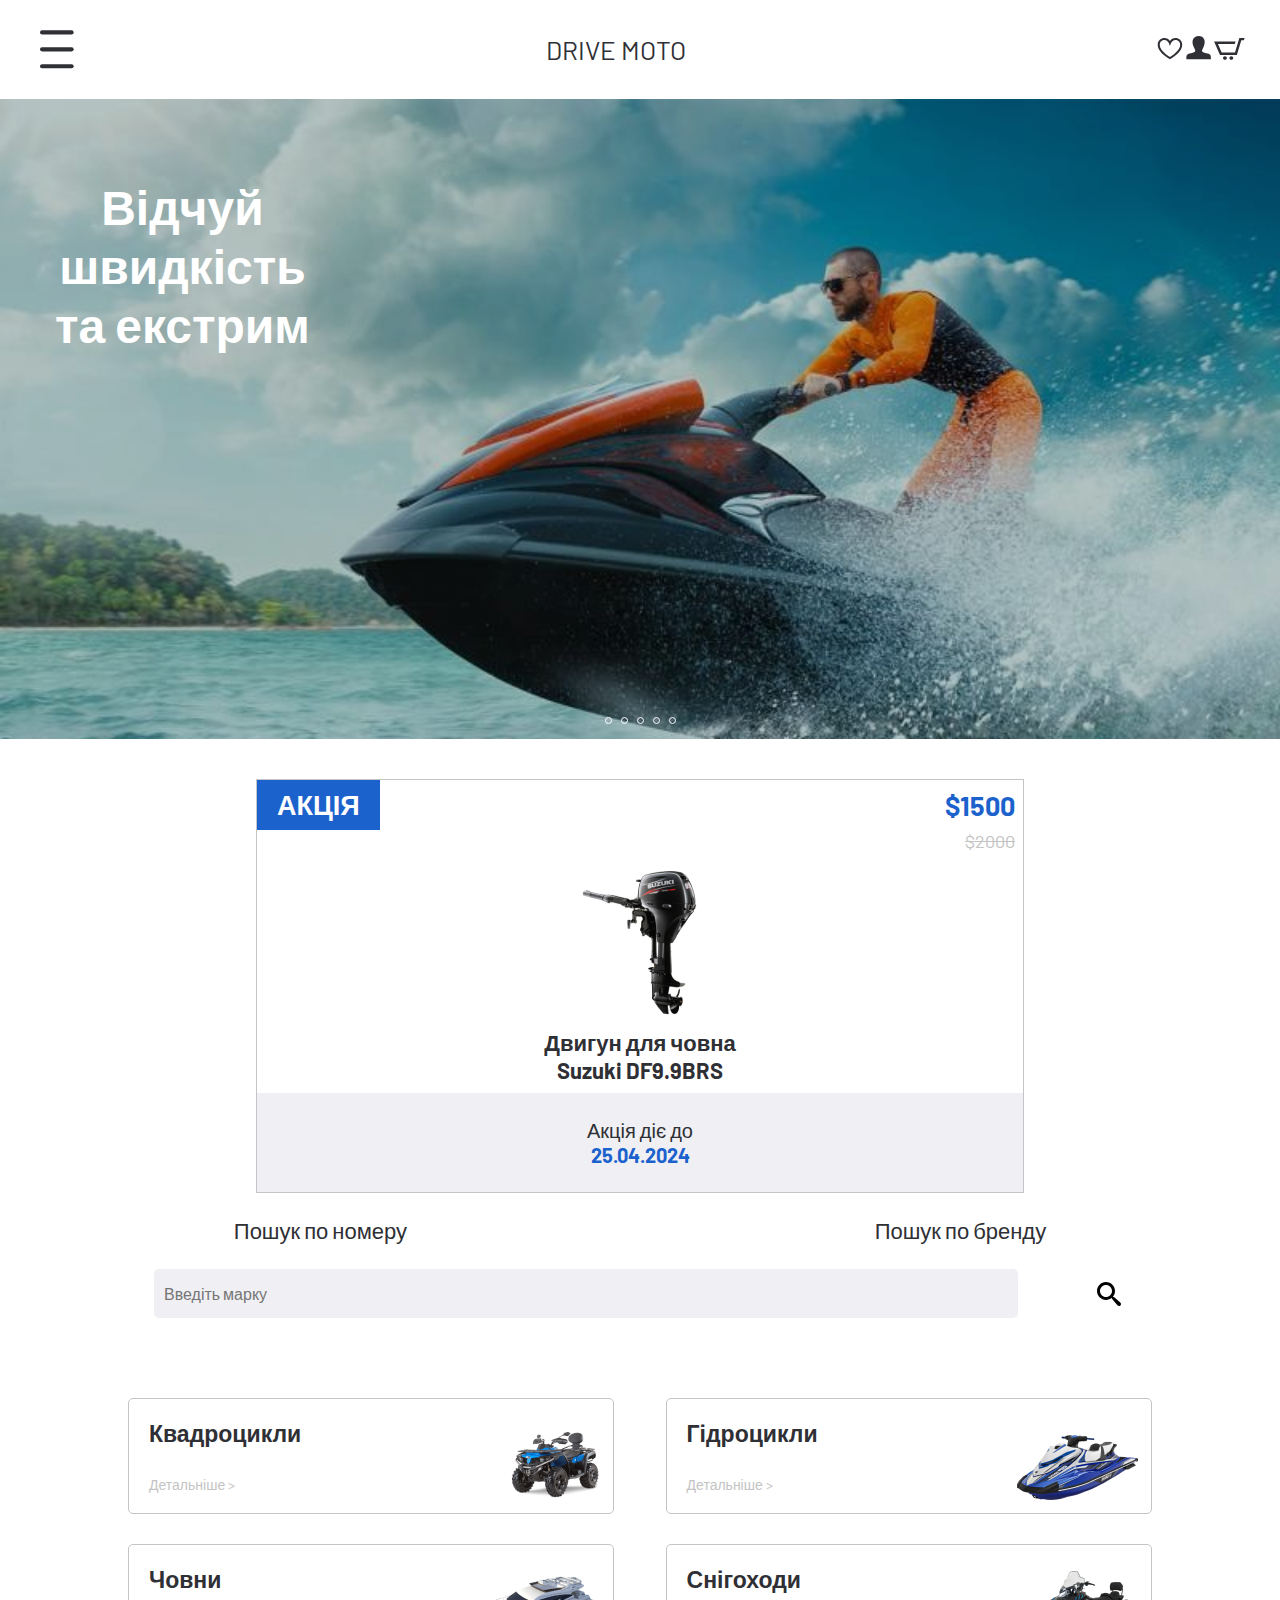
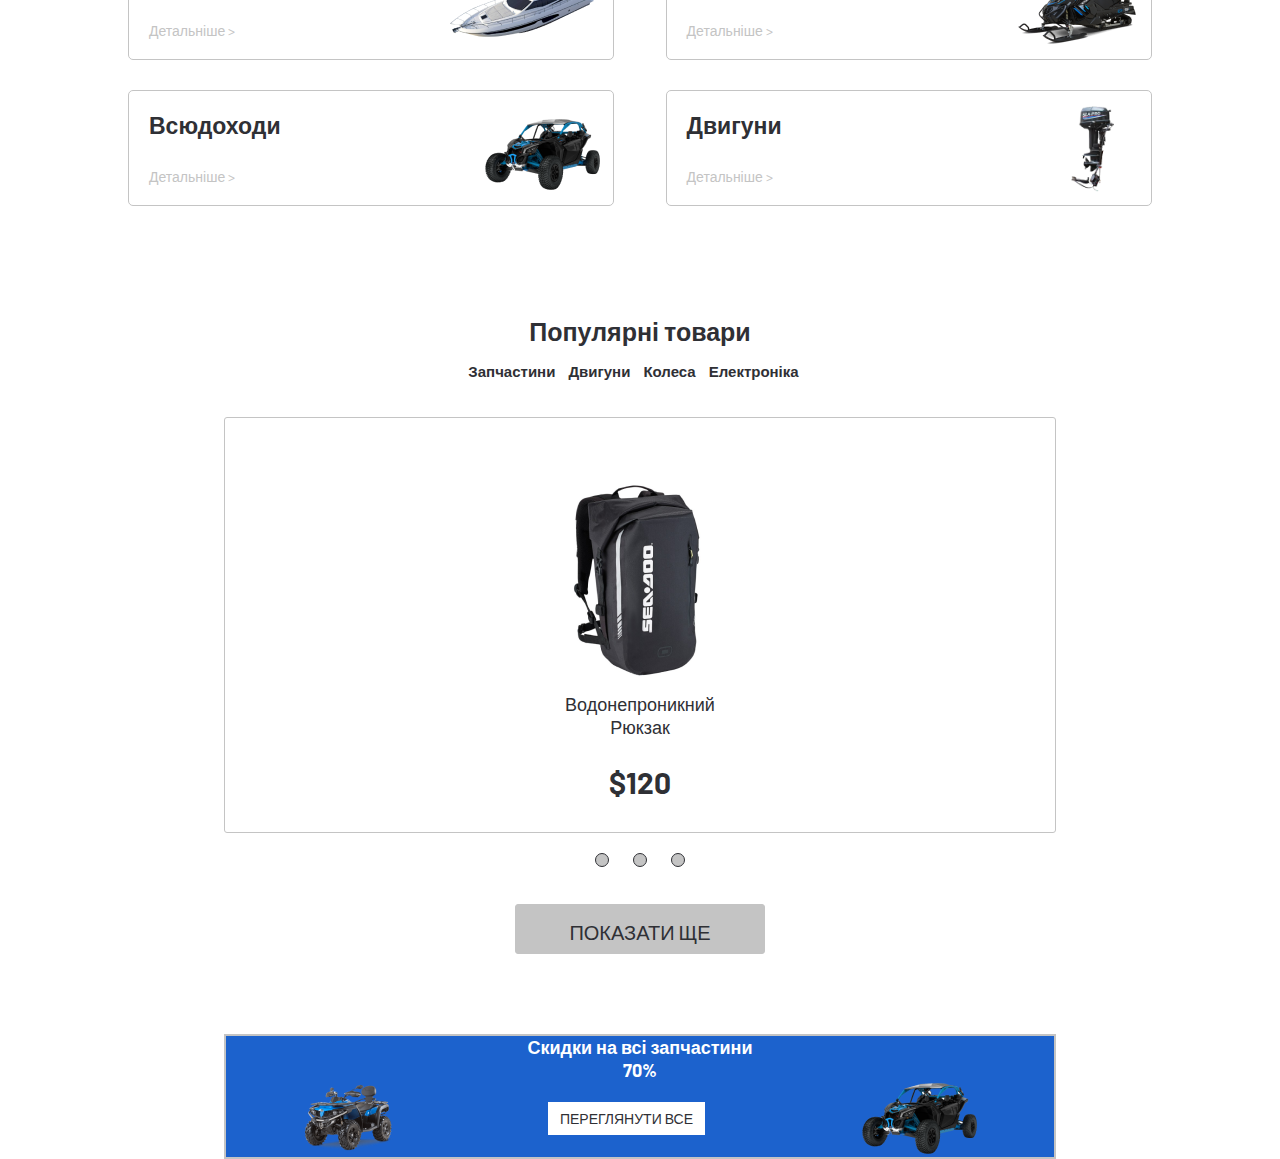
==== index.html @ 64d2e993 "first commit" ====
<!DOCTYPE html>
<html lang="en">
  <head>
    <meta charset="UTF-8" />
    <meta name="viewport" content="width=device-width, initial-scale=1.0" />
    <title>Document</title>
    <link rel="stylesheet" href="./main.css" />
    <link rel="preconnect" href="https://fonts.googleapis.com" />
    <link rel="preconnect" href="https://fonts.gstatic.com" crossorigin />
    <link
      href="https://fonts.googleapis.com/css2?family=Barlow:ital,wght@0,100;0,200;0,300;0,400;0,500;0,600;0,700;0,800;0,900;1,100;1,200;1,300;1,400;1,500;1,600;1,700;1,800;1,900&family=Staatliches&display=swap"
      rel="stylesheet"
    />
  </head>
  <body>
    <header class="header">
      <div class="burger_menu">
        <img
          class="burger_img"
          src="./img/icon/burg.svg"
          alt="burger menu icon"
        />
        <div class="burger_nav">
          <div class="burger_nav_icon">
            <img src="./img/icon/akk.svg" alt="" />
            <img src="./img/icon/akk.svg" alt="" />
            <img src="./img/icon/ser.svg" alt="" />
            <img src="./img/icon/kosh.svg" alt="" />
            <img width="25" src="./img/icon/dim.svg" alt="" />
            <img width="30" src="./img/icon/Percentage.svg" alt="" />
            <img src="./img/icon/Dos.svg" alt="" />
            <img width="30" src="./img/icon/ATV.svg" alt="" />
            <img width="30" src="./img/icon/Yacht.svg" alt="" />
            <img width="30" src="./img/icon/Jet Ski.svg" alt="" />
            <img src="./img/icon/boat.svg" alt="" />
            <img src="./img/icon/UTV.svg" alt="" />
            <img src="./img/icon/Snowmobile.svg" alt="" />
            <img src="./img/icon/Engine.svg" alt="" />
            <img src="./img/icon/Gears.svg" alt="" />
          </div>
          <ul>
            <li>Увійти</li>
            <li>Реєстрація</li>
            <li>Улюблені</li>
            <li>Корзина</li>
            <li>Магазини</li>
            <li>Акції</li>
            <li>Доставка та оплата</li>
            <li>Квадроцикли</li>
            <li>Катера</li>
            <li>Гідроцикли</li>
            <li>Човни</li>
            <li>Всюдоходи</li>
            <li>Снігоходи</li>
            <li>Двигуни</li>
            <li>Запчастини</li>
          </ul>
        </div>
        <p class="logo_text">DRIVE MOTO</p>
        <div class="header_icon">
          <img src="./img/icon/ser.svg" alt="" />
          <img src="./img/icon/akk.svg" alt="" />
          <img src="./img/icon/kosh.svg" alt="" />
        </div>
      </div>
    </header>
    <main>
      <section class="baner_box">
        <div class="backdrop">
          <ul class="pagination">
            <li></li>
            <li></li>
            <li></li>
            <li></li>
            <li></li>
          </ul>
        </div>
        <p class="baner_text">
          Відчуй <br />швидкість<br />
          та екстрим
        </p>
      </section>
      <section class="promotion">
        <p class="promo_price"><span>Акція</span>$1500</p>
        <p class="old_price">$2000</p>
        <img
          width="125"
          src="./img/goods/438d21d0914ff349e903072c903b7b8a 1.png"
          alt=""
        />
        <p class="promo_good_name">Двигун для човна <br />Suzuki DF9.9BRS</p>
        <p class="promo_condition">Акція діє до<br /><span>25.04.2024</span></p>
      </section>
      <section class="goods_category">
        <article class="filter_box">
          <div class="filter">
            <p>Пошук по номеру</p>
            <p>Пошук по бренду</p>
          </div>
          <form class="search_form" action="">
            <input type="text" placeholder="Введіть марку" />
            <svg class="search_icon">
              <use href="./img/icon/symbol-defs.svg#icon-search"></use>
            </svg>
          </form>
        </article>
        <article class="category_box">
          <div class="goods_cat">
            <p class="goods_category_name">Квадроцикли</p>
            <p class="details">Детальніше ></p>
            <img src="./img/goods/kvad1.png" alt="" />
          </div>
          <div class="goods_cat">
            <p class="goods_category_name">Гідроцикли</p>
            <p class="details">Детальніше ></p>
            <img src="./img/goods/kat1.png" alt="" />
          </div>
          <div class="goods_cat">
            <p class="goods_category_name">Човни</p>
            <p class="details">Детальніше ></p>
            <img src="./img/goods/iahta.png" alt="" />
          </div>
          <div class="goods_cat">
            <p class="goods_category_name">Снігоходи</p>
            <p class="details">Детальніше ></p>
            <img src="./img/goods/snig.png" alt="" />
          </div>
          <div class="goods_cat">
            <p class="goods_category_name">Всюдоходи</p>
            <p class="details">Детальніше ></p>
            <img src="./img/goods/bagi.png" alt="" />
          </div>
          <div class="goods_cat">
            <p class="goods_category_name">Двигуни</p>
            <p class="details">Детальніше ></p>
            <img
              width="50"
              style="right: 33px"
              src="./img/goods/motor.png"
              alt=""
            />
          </div>
        </article>
      </section>
      <section class="popular_item">
        <p class="category_name">Популярні товари</p>
        <ul class="filter_item">
          <li>Запчастини</li>
          <li>Двигуни</li>
          <li>Колеса</li>
          <li>Електроніка</li>
        </ul>
        <div class="popular_item_box">
          <img src="./img/goods/back.png" alt="" />
          <p class="popular_item_name">Водонепроникний <br />Рюкзак</p>
          <p class="popular_item_price">$120</p>
        </div>
        <ul class="popular_pagination">
          <li></li>
          <li></li>
          <li></li>
        </ul>
        <a href="">Показати ще</a>
        <article class="promo_baner">
          <p class="promo_baner_text">Скидки на всі запчастини <br />70%</p>
          <div class="promo_baner_btn_box">
            <img src="./img/goods/kvad1.png" alt="" />
            <p href="">Переглянути все</p>
            <img src="./img/goods/bagi.png" alt="" />
          </div>
        </article>
      </section>
    </main>
  </body>
</html>
---- main.css ----
:root {
  --main_text: #2f3035;
  --accent_text: #1c62cd;
  --base_color: #f0f0f4;
  --light_color: #c4c4c4;
  --white_color: #ffff;
}
* {
  font-family: "Barlow", sans-serif;
  padding: 0;
  margin: 0;
  list-style-type: none;
  box-sizing: border-box;
}
body {
  width: 100vw;
  height: 100vh;
  color: var(--main_text);
}
.header,
.burger_menu {
  width: 100%;
  display: flex;
  align-items: center;
  justify-content: space-around;
  margin-top: 15px;
  margin-bottom: 15px;
}
.burger_menu {
  z-index: 3;
}
.logo_text {
  font-size: 26px;
  font-size: 600;
}
.burger_nav {
  position: fixed;
  top: 0;
  left: -80%;
  background-color: #ffffff;
  opacity: 0.9;
  width: 80%;
  height: 100%;
  display: flex;
}
.burger_nav ul li {
  color: var(--main_text);
  padding: 15px;
  border-bottom: 1px solid rgb(201, 201, 201);
  font-size: 20px;
}
.burger_nav_icon {
  display: flex;
  flex-direction: column;
  margin-top: 15px;
  margin-left: 5px;
}
.burger_nav_icon img:not(:first-child) {
  padding-top: 26px;
}
.burger_img:hover + .burger_nav,
.burger_nav:hover {
  left: 0;
}
.baner_box {
  width: 100vw;
  height: 50vw;
  background-image: url(./img/1646234134534.jpeg);
  background-repeat: no-repeat;
  background-size: cover;
  position: relative;
}
.backdrop {
  width: 100%;
  height: 100%;
  background-color: #0404043d;
  display: flex;
  align-items: flex-end;
}
.baner_text {
  color: var(--white_color);
  font-size: 25px;
  font-weight: 600;
  position: absolute;
  top: 20px;
  left: 20px;
  text-align: center;
}
.pagination {
  width: 71px;
  display: flex;
  align-items: center;
  justify-content: space-between;
  margin: 0 auto;
  margin-bottom: 15px;
}
.pagination li {
  width: 7px;
  height: 7px;
  border-radius: 50%;
  border: 1px solid var(--white_color);
}
.promotion {
  width: 80%;
  border: 1px solid var(--light_color);
  margin: 0 auto;
  margin-top: 40px;
  display: flex;
  flex-direction: column;
  align-items: center;
}
.promo_price {
  width: 100%;
  display: flex;
  align-items: center;
  justify-content: space-between;
  color: var(--accent_text);
  font-size: 27px;
  font-weight: 700;
  padding-right: 8px;
}
.promo_price span {
  padding: 8px 20px;
  background-color: var(--accent_text);
  color: var(--white_color);
  text-transform: uppercase;
}
.old_price {
  width: 100%;
  text-align: right;
  color: var(--light_color);
  padding-right: 8px;
  text-decoration: line-through;
  font-size: 18px;
}
.promo_good_name {
  text-align: center;
  font-size: 22px;
  font-weight: 700;
}
.promo_condition {
  width: 100%;
  padding: 25px 20px;
  background-color: var(--base_color);
  text-align: center;
  font-size: 20px;
  margin-top: 10px;
}
.promo_condition span {
  color: var(--accent_text);
  font-size: 20px;
  font-weight: 700;
}
.goods_category {
  width: 100%;
  margin-bottom: 80px;
}
.filter_box {
  width: 100%;
}
.filter {
  display: flex;
  align-items: center;
  justify-content: space-around;
}
.filter p {
  padding: 24px;
  font-size: 20px;
}
.filter p:hover {
  border-bottom: 2px solid var(--accent_text);
  font-weight: 600;
}
.search_form {
  width: 90%;
  margin: 0 auto;
  margin-bottom: 80px;
  position: relative;
}
.search_form input {
  width: 100%;
  padding: 15px 10px;
  background-color: var(--base_color);
  font-size: 16px;
  border: none;
  border-radius: 5px;
}
.search_icon {
  width: 24px;
  height: 24px;
  position: absolute;
  top: 13px;
  right: 15px;
}
.search_form input:focus {
  border: 2px solid var(--accent_text);
  outline-color: var(--accent_text);
}
.category_box {
  width: 80%;
  margin: 0 auto;
}
.goods_cat {
  border: 1px solid var(--light_color);
  border-radius: 5px;
  padding: 20px;
  margin-bottom: 30px;
  position: relative;
}
.goods_cat:hover {
  .goods_category_name {
    color: var(--accent_text);
  }
}
.goods_category_name {
  font-size: 23px;
  font-weight: 800;
}
.details {
  font-size: 14px;
  margin-top: 28px;
  color: var(--light_color);
}
.goods_cat img {
  position: absolute;
  bottom: 13px;
  right: 13px;
}
.popular_item {
  width: 100%;
  display: flex;
  flex-direction: column;
  align-items: center;
  justify-content: center;
}
.category_name {
  font-size: 25px;
  font-weight: 800;
  margin-bottom: 15px;
}
.filter_item {
  width: 100%;
  display: flex;
  align-items: center;
  justify-content: center;
  padding: 0 10px;
  margin-bottom: 27px;
}
.filter_item li {
  font-size: 15px;
  font-weight: 800;
  padding-bottom: 10px;
  margin-right: 13px;
}
.filter_item li:hover {
  border-bottom: 2px solid var(--accent_text);
}
.popular_item_box {
  width: 80%;
  border: 1px solid var(--light_color);
  border-radius: 3px;
  padding: 61px 34px 32px 34px;
  display: flex;
  flex-direction: column;
  align-items: center;
}
.popular_item_name {
  text-align: center;
  font-size: 18px;
  margin-top: 13px;
  margin-bottom: 25px;
}
.popular_item_price {
  font-size: 30px;
  font-weight: 700;
}
.popular_pagination {
  display: flex;
}
.popular_pagination li:not(:last-child) {
  margin-right: 24px;
}
.popular_pagination li {
  border-color: var(--light_color);
  background-color: var(--light_color);
  border: 1px solid;
  border-radius: 50%;
  width: 14px;
  height: 14px;
  margin-top: 20px;
  margin-bottom: 37px;
}
.popular_pagination li:hover {
  border-color: var(--accent_text);
  background-color: var(--accent_text);
}
.popular_item a {
  width: 250px;
  height: 50px;
  padding: 15px 43px;
  font-size: 20px;
  background-color: var(--light_color);
  border: 1px solid var(--light_color);
  border-radius: 3px;
  align-items: center;
  justify-content: center;
  text-align: center;
  text-decoration: none;
  color: #2f3035;
  text-transform: uppercase;
}
.promo_baner {
  width: 80%;
  height: 125px;
  margin-top: 80px;
  background-color: var(--accent_text);
  border: 2px solid var(--light_color);
}
.promo_baner_text {
  text-align: center;
  font-size: 18px;
  font-weight: 700;
  color: var(--white_color);
}
.promo_baner_btn_box {
  display: flex;
  align-items: center;
  justify-content: space-around;
  flex-direction: row;
}
.promo_baner_btn_box p {
  font-size: 14px;
  color: var(--main_text);
  text-transform: uppercase;
  padding: 8px 12px;
  background-color: var(--white_color);
  text-align: center;
}
@media (min-width: 768px) {
  .category_box {
    display: flex;
    flex-wrap: wrap;
    gap: 5%;
  }
  .goods_cat {
    width: calc(95% / 2);
  }
  .burger_nav ul li {
    font-size: 25px;
  }
  .baner_text {
    font-size: 48px;
    top: 78px;
    left: 55px;
  }
  .promotion {
    width: 60%;
  }
  .filter p {
    font-size: 22px;
  }
  .search_form input {
    width: 75%;
    margin-left: 90px;
  }
  .search_icon {
    right: 95px;
  }
  .popular_item_box {
    width: 65%;
  }
  .burger_nav_icon img:not(:first-child) {
    padding-top: 33px;
  }
  .promo_baner {
    width: 65%;
  }
  .header,
  .burger_menu {
    justify-content: space-between;
    margin: 15px 55px 15px 20px;
  }
}
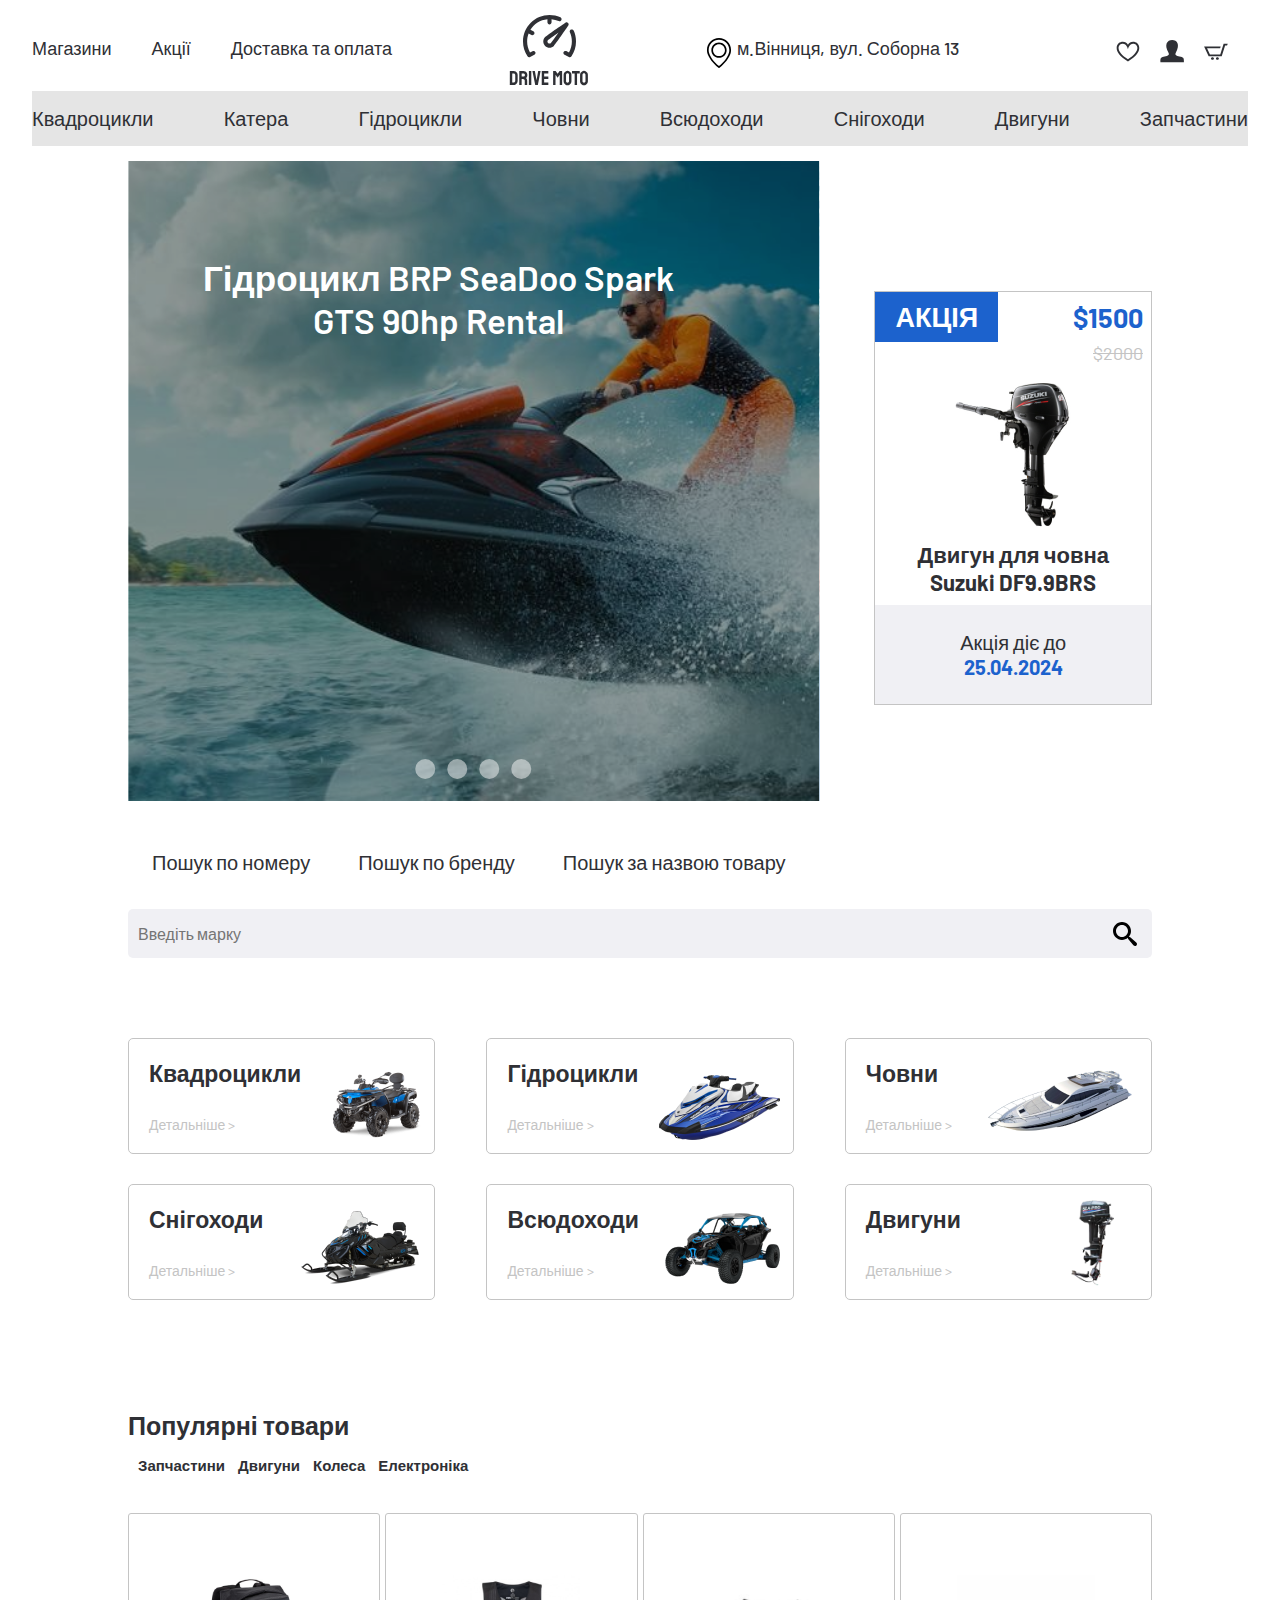
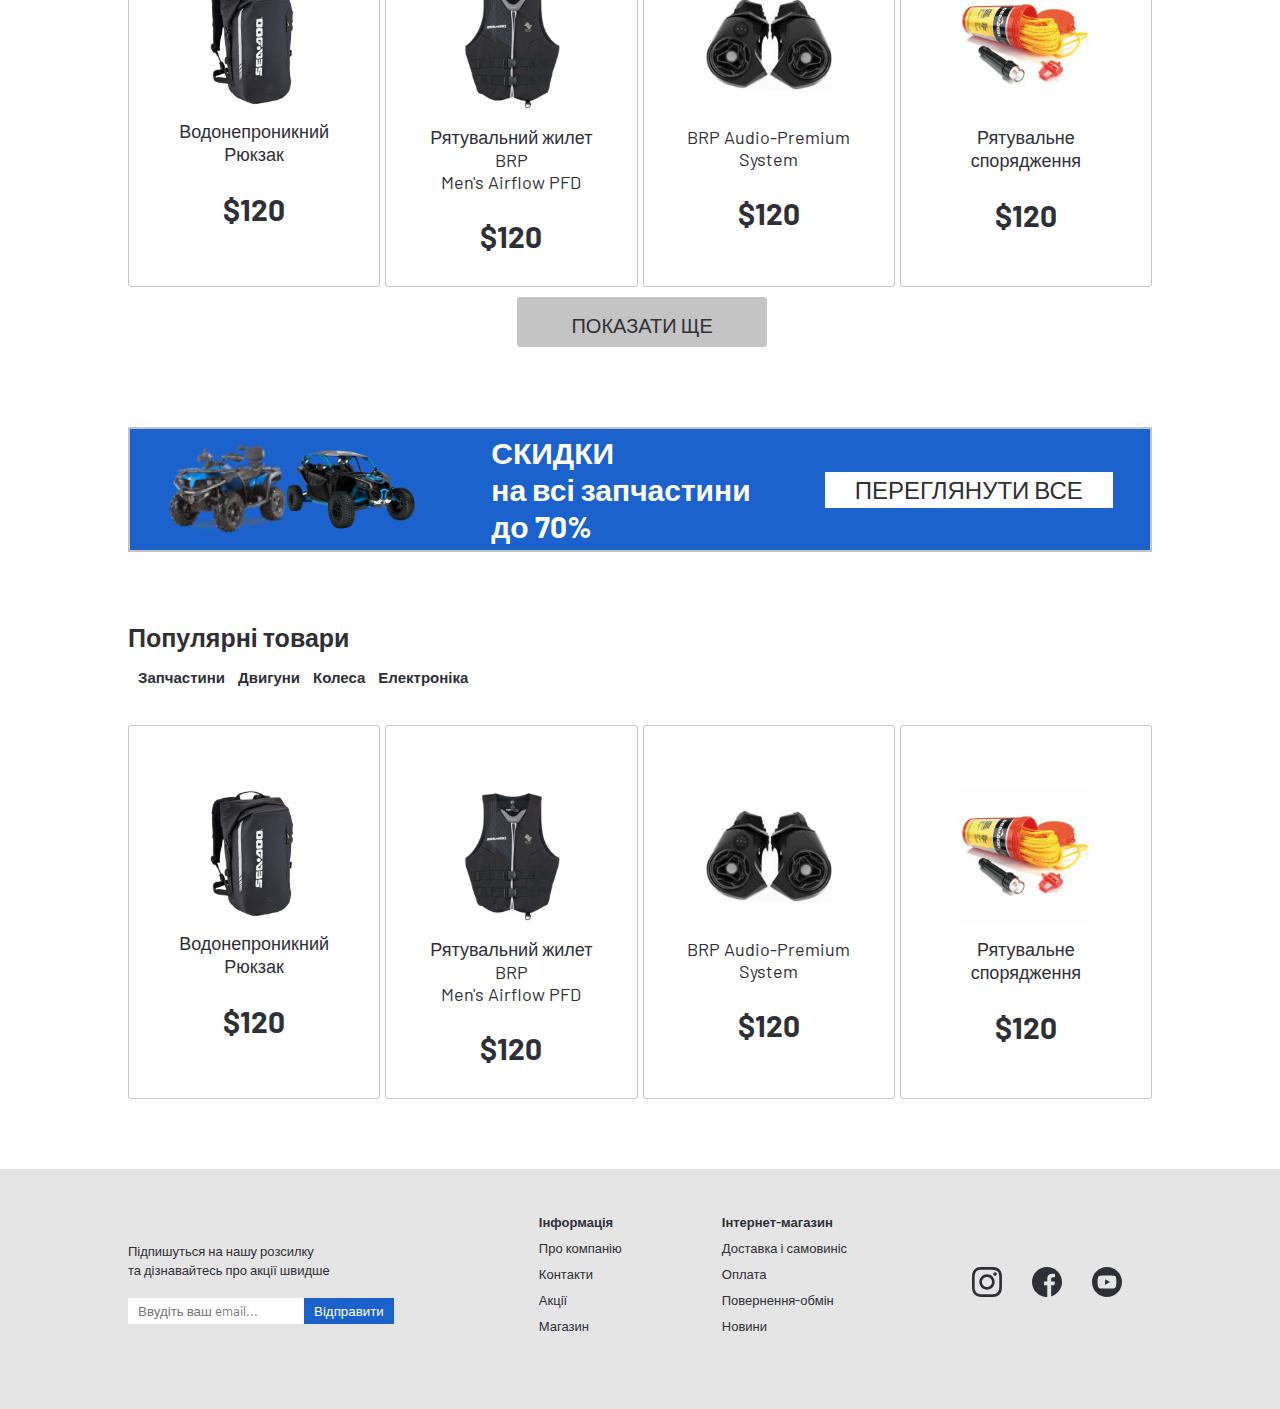
==== commit 69af3df9: "final_rezalt" ====
--- a/index.html
+++ b/index.html
@@ -5,6 +5,7 @@
     <meta name="viewport" content="width=device-width, initial-scale=1.0" />
     <title>Document</title>
     <link rel="stylesheet" href="./main.css" />
+    <link rel="stylesheet" href="./slider.css" />
     <link rel="preconnect" href="https://fonts.googleapis.com" />
     <link rel="preconnect" href="https://fonts.gstatic.com" crossorigin />
     <link
@@ -63,39 +64,123 @@
           <img src="./img/icon/kosh.svg" alt="" />
         </div>
       </div>
+      <div class="header_desctop">
+        <div class="desc_header_box">
+          <ul class="desc_header_box_nav">
+            <li>Магазини</li>
+            <li>Акції</li>
+            <li>Доставка та оплата</li>
+          </ul>
+          <img class="logo_img" src="./img/icon/лого.svg" alt="logo" />
+          <div class="adress_box">
+            <img src="./img/icon/adres.svg" alt="" />
+            <p class="header_adress">м.Вінниця, вул. Соборна 13</p>
+          </div>
+
+          <ul class="desc_header_icon">
+            <li><img src="./img/icon/ser.svg" alt="" /></li>
+            <li><img src="./img/icon/akk.svg" alt="" /></li>
+            <li><img src="./img/icon/kosh.svg" alt="" /></li>
+            <li></li>
+          </ul>
+        </div>
+        <div class="desc_header_burger">
+          <ul class="desc_header_burger_nav">
+            <li>Квадроцикли</li>
+            <li>Катера</li>
+            <li>Гідроцикли</li>
+            <li>Човни</li>
+            <li>Всюдоходи</li>
+            <li>Снігоходи</li>
+            <li>Двигуни</li>
+            <li>Запчастини</li>
+          </ul>
+        </div>
+      </div>
     </header>
     <main>
-      <section class="baner_box">
-        <div class="backdrop">
-          <ul class="pagination">
-            <li></li>
-            <li></li>
-            <li></li>
-            <li></li>
-            <li></li>
-          </ul>
-        </div>
-        <p class="baner_text">
-          Відчуй <br />швидкість<br />
-          та екстрим
-        </p>
+      <section class="desc_main_con">
+        <section class="baner_box">
+          <!-- slider start -->
+          <div class="slider middle">
+            <div class="backdrop"></div>
+            <div class="slides">
+              <input type="radio" name="r" id="r1" checked />
+              <input type="radio" name="r" id="r2" />
+              <input type="radio" name="r" id="r3" />
+              <input type="radio" name="r" id="r4" />
+
+              <div class="slide s1">
+                <p class="baner_text">
+                  Гідроцикл BRP SeaDoo Spark <br />
+                  GTS 90hp Rental
+                </p>
+                <img src="./img/1646234134534.jpeg" alt="scooter" class="img" />
+              </div>
+              <div class="slide">
+                <p class="baner_text">
+                  Гідроцикл BRP SeaDoo WAKE <br />
+                  230hp PRO Teal blue
+                </p>
+                <img
+                  src="./img/slider/slider-2.jpeg"
+                  alt="scooter"
+                  class="img"
+                />
+              </div>
+              <div class="slide">
+                <p class="baner_text">
+                  Гідроцикл Spark 2-UP 900 <br />
+                  Ho Ace Chili Pepper
+                </p>
+                <img
+                  src="./img/slider/slider-3.jpeg"
+                  alt="scooter"
+                  class="img"
+                />
+              </div>
+              <div class="slide">
+                <p class="baner_text">
+                  Гідроцикл Spark 2-UP 900 <br />
+                  Ho Ace Pineapple
+                </p>
+                <img
+                  src="./img/slider/slider-4.jpeg"
+                  alt="scooter"
+                  class="img"
+                />
+              </div>
+            </div>
+            <div class="navigation">
+              <label for="r1" class="bar"></label>
+              <label for="r2" class="bar"></label>
+              <label for="r3" class="bar"></label>
+              <label for="r4" class="bar"></label>
+            </div>
+          </div>
+          <!-- slider end -->
+        </section>
+        <section class="promotion">
+          <p class="promo_price"><span>Акція</span>$1500</p>
+          <p class="old_price">$2000</p>
+          <img
+            width="125"
+            src="./img/goods/438d21d0914ff349e903072c903b7b8a 1.png"
+            alt=""
+          />
+          <p class="promo_good_name">Двигун для човна <br />Suzuki DF9.9BRS</p>
+          <p class="promo_condition">
+            Акція діє до<br /><span>25.04.2024</span>
+          </p>
+        </section>
       </section>
-      <section class="promotion">
-        <p class="promo_price"><span>Акція</span>$1500</p>
-        <p class="old_price">$2000</p>
-        <img
-          width="125"
-          src="./img/goods/438d21d0914ff349e903072c903b7b8a 1.png"
-          alt=""
-        />
-        <p class="promo_good_name">Двигун для човна <br />Suzuki DF9.9BRS</p>
-        <p class="promo_condition">Акція діє до<br /><span>25.04.2024</span></p>
-      </section>
+
       <section class="goods_category">
         <article class="filter_box">
           <div class="filter">
             <p>Пошук по номеру</p>
             <p>Пошук по бренду</p>
+            <p class="desc_text">Пошук за назвою товару</p>
           </div>
           <form class="search_form" action="">
             <input type="text" placeholder="Введіть марку" />
@@ -150,11 +235,43 @@
           <li>Колеса</li>
           <li>Електроніка</li>
         </ul>
-        <div class="popular_item_box">
-          <img src="./img/goods/back.png" alt="" />
-          <p class="popular_item_name">Водонепроникний <br />Рюкзак</p>
-          <p class="popular_item_price">$120</p>
-        </div>
+        <div class="popular_item_box_phon">
+          <div class="popular_item_box">
+            <img src="./img/goods/back.png" alt="" />
+            <p class="popular_item_name">Водонепроникний <br />Рюкзак</p>
+            <p class="popular_item_price">$120</p>
+          </div>
+        </div>
+
+        <div class="popular_item_box_con">
+          <div class="popular_item_box">
+            <img src="./img/goods/back.png" alt="" />
+            <p class="popular_item_name">Водонепроникний <br />Рюкзак</p>
+            <p class="popular_item_price">$120</p>
+          </div>
+          <div class="popular_item_box">
+            <img src="./img/goods/jack.png" alt="" />
+            <p class="popular_item_name">
+              Рятувальний жилет BRP <br />
+              Men's Airflow PFD
+            </p>
+            <p class="popular_item_price">$120</p>
+          </div>
+          <div class="popular_item_box">
+            <img src="./img/goods/audio.png" alt="" />
+            <p class="popular_item_name">
+              BRP Audio-Premium <br />
+              System
+            </p>
+            <p class="popular_item_price">$120</p>
+          </div>
+          <div class="popular_item_box">
+            <img src="./img/goods/help.png" alt="" />
+            <p class="popular_item_name">Рятувальне<br />спорядження</p>
+            <p class="popular_item_price">$120</p>
+          </div>
+        </div>
+
         <ul class="popular_pagination">
           <li></li>
           <li></li>
@@ -169,7 +286,93 @@
             <img src="./img/goods/bagi.png" alt="" />
           </div>
         </article>
+        <article class="promo_baner_desc">
+          <div class="promo_baner_btn_box">
+            <img style="width: 120px" src="./img/goods/kvad1.png" alt="" />
+            <img style="width: 130px" src="./img/goods/bagi2.png" alt="" />
+          </div>
+          <p class="promo_baner_text">
+            <span>Скидки</span> <br />
+            на всі запчастини <br />
+            до 70%
+          </p>
+          <p class="btn_more" href="">Переглянути все</p>
+        </article>
+        <div class="popular_item_desc">
+          <p class="category_name">Популярні товари</p>
+          <ul class="filter_item">
+            <li>Запчастини</li>
+            <li>Двигуни</li>
+            <li>Колеса</li>
+            <li>Електроніка</li>
+          </ul>
+          <div class="popular_item_box_con">
+            <div class="popular_item_box">
+              <img src="./img/goods/back.png" alt="" />
+              <p class="popular_item_name">Водонепроникний <br />Рюкзак</p>
+              <p class="popular_item_price">$120</p>
+            </div>
+            <div class="popular_item_box">
+              <img src="./img/goods/jack.png" alt="" />
+              <p class="popular_item_name">
+                Рятувальний жилет BRP <br />
+                Men's Airflow PFD
+              </p>
+              <p class="popular_item_price">$120</p>
+            </div>
+            <div class="popular_item_box">
+              <img src="./img/goods/audio.png" alt="" />
+              <p class="popular_item_name">
+                BRP Audio-Premium <br />
+                System
+              </p>
+              <p class="popular_item_price">$120</p>
+            </div>
+            <div class="popular_item_box">
+              <img src="./img/goods/help.png" alt="" />
+              <p class="popular_item_name">Рятувальне<br />спорядження</p>
+              <p class="popular_item_price">$120</p>
+            </div>
+          </div>
+        </div>
       </section>
     </main>
+    <footer>
+      <section class="footer">
+        <form action="">
+          <label for="">
+            <span
+              >Підпишуться на нашу розсилку<br />та дізнавайтесь про акції
+              швидше</span
+            >
+            <div>
+              <input type="email" placeholder="Ввудіть ваш email..." />
+              <button>Відправити</button>
+            </div>
+          </label>
+        </form>
+        <div class="info_footer footer">
+          <ul>
+            <li>Інформація</li>
+            <li>Про компанію</li>
+            <li>Контакти</li>
+            <li>Акції</li>
+            <li>Магазин</li>
+          </ul>
+          <ul>
+            <li>Інтернет-магазин</li>
+            <li>Доставка і самовиніс</li>
+            <li>Оплата</li>
+            <li>Повернення-обмін</li>
+            <li>Новини</li>
+          </ul>
+        </div>
+        <div class="footel_icon">
+          <img src="./img/icon/instagram.svg" alt="" />
+          <img src="./img/icon/facebook 1.svg" alt="" />
+          <img src="./img/icon/youtube 1.svg" alt="" />
+        </div>
+      </section>
+    </footer>
   </body>
 </html>
--- a/main.css
+++ b/main.css
@@ -28,6 +28,12 @@
 }
 .burger_menu {
   z-index: 3;
+}
+.header_desctop {
+  display: none;
+}
+.desc_header_burger {
+  display: none;
 }
 .logo_text {
   font-size: 26px;
@@ -65,17 +71,22 @@
 .baner_box {
   width: 100vw;
   height: 50vw;
-  background-image: url(./img/1646234134534.jpeg);
+  display: flex;
+  /* background-image: url(./img/1646234134534.jpeg);
   background-repeat: no-repeat;
-  background-size: cover;
+  background-size: cover; */
   position: relative;
 }
 .backdrop {
   width: 100%;
   height: 100%;
-  background-color: #0404043d;
+  background-color: #0404046b;
   display: flex;
   align-items: flex-end;
+  position: absolute;
+  top: 0;
+  left: 0;
+  z-index: 1;
 }
 .baner_text {
   color: var(--white_color);
@@ -85,6 +96,7 @@
   top: 20px;
   left: 20px;
   text-align: center;
+  z-index: 2;
 }
 .pagination {
   width: 71px;
@@ -166,6 +178,7 @@
 .filter p {
   padding: 24px;
   font-size: 20px;
+  cursor: pointer;
 }
 .filter p:hover {
   border-bottom: 2px solid var(--accent_text);
@@ -211,6 +224,7 @@
   .goods_category_name {
     color: var(--accent_text);
   }
+  cursor: pointer;
 }
 .goods_category_name {
   font-size: 23px;
@@ -237,6 +251,7 @@
   font-size: 25px;
   font-weight: 800;
   margin-bottom: 15px;
+  cursor: default;
 }
 .filter_item {
   width: 100%;
@@ -245,24 +260,35 @@
   justify-content: center;
   padding: 0 10px;
   margin-bottom: 27px;
+}
+.desc_text {
+  display: none;
 }
 .filter_item li {
   font-size: 15px;
   font-weight: 800;
   padding-bottom: 10px;
   margin-right: 13px;
+  cursor: pointer;
 }
 .filter_item li:hover {
   border-bottom: 2px solid var(--accent_text);
 }
+.popular_item_box_phon {
+  width: 80%;
+}
 .popular_item_box {
-  width: 80%;
+  width: 100%;
   border: 1px solid var(--light_color);
   border-radius: 3px;
   padding: 61px 34px 32px 34px;
   display: flex;
   flex-direction: column;
   align-items: center;
+  cursor: pointer;
+}
+.popular_item_box_con {
+  display: none;
 }
 .popular_item_name {
   text-align: center;
@@ -316,6 +342,9 @@
   background-color: var(--accent_text);
   border: 2px solid var(--light_color);
 }
+.promo_baner_desc {
+  display: none;
+}
 .promo_baner_text {
   text-align: center;
   font-size: 18px;
@@ -335,8 +364,15 @@
   padding: 8px 12px;
   background-color: var(--white_color);
   text-align: center;
-}
-@media (min-width: 768px) {
+  cursor: pointer;
+}
+.popular_item_desc {
+  display: none;
+}
+footer {
+  display: none;
+}
+@media (min-width: 720px) and (max-width: 1000px) {
   .category_box {
     display: flex;
     flex-wrap: wrap;
@@ -349,7 +385,8 @@
     font-size: 25px;
   }
   .baner_text {
-    font-size: 48px;
+    font-size: 45px;
+    text-align: left;
     top: 78px;
     left: 55px;
   }
@@ -359,6 +396,7 @@
   .filter p {
     font-size: 22px;
   }
+
   .search_form input {
     width: 75%;
     margin-left: 90px;
@@ -368,6 +406,8 @@
   }
   .popular_item_box {
     width: 65%;
+    justify-content: center;
+    margin-left: 105px;
   }
   .burger_nav_icon img:not(:first-child) {
     padding-top: 33px;
@@ -381,3 +421,266 @@
     margin: 15px 55px 15px 20px;
   }
 }
+@media (min-width: 1001px) {
+  .burger_menu {
+    display: none;
+  }
+  .header_desctop {
+    display: block;
+    width: 95%;
+    margin: 0 auto;
+  }
+  .desc_header_box {
+    display: flex;
+    align-items: center;
+    justify-content: space-between;
+  }
+  .desc_header_box_nav {
+    display: flex;
+    align-items: center;
+  }
+  .desc_header_burger {
+    display: block;
+    width: 100%;
+    margin: 0 auto;
+  }
+  .desc_header_burger_nav {
+    display: flex;
+    width: 100%;
+    height: 55px;
+    background-color: #e5e5e5;
+    align-items: center;
+    justify-content: space-between;
+  }
+  .desc_header_burger_nav li {
+    font-weight: 400;
+    font-size: 20px;
+    cursor: pointer;
+  }
+  .desc_header_burger_nav li:hover {
+    font-weight: 600;
+    border-bottom: 2px solid var(--accent_text);
+  }
+  .desc_header_box_nav li,
+  .header_adress {
+    margin-right: 40px;
+    font-size: 18px;
+    font-weight: 500;
+    cursor: pointer;
+    padding-bottom: 10px;
+  }
+  .desc_header_box_nav li:hover {
+    color: var(--accent_text);
+    border-bottom: 2px solid var(--accent_text);
+  }
+  .desc_header_box_nav li:last-child {
+    margin-right: 0;
+  }
+  .logo_img {
+    width: 80px;
+  }
+  .adress_box {
+    display: flex;
+    align-items: center;
+  }
+  .adress_box img {
+    margin-right: 5px;
+  }
+  .desc_header_icon {
+    display: flex;
+    align-items: center;
+  }
+  .desc_header_icon li img {
+    margin-right: 20px;
+    width: 24px;
+    cursor: pointer;
+  }
+  .desc_header_icon li:hover {
+    fill: var(--accent_text);
+  }
+  main {
+    width: 80vw;
+    margin: 0 auto;
+  }
+  .desc_main_con {
+    display: flex;
+  }
+  .promotion {
+    width: 50%;
+    border: 1px solid var(--light_color);
+    margin: 0 auto;
+    margin-top: 130px;
+    display: flex;
+    flex-direction: column;
+    align-items: center;
+    height: 100%;
+    margin-left: 55px;
+  }
+  .baner_text {
+    top: 95px;
+    left: 75px;
+    font-size: 35px;
+  }
+  .desc_text {
+    display: block;
+  }
+  .filter {
+    align-items: start;
+    justify-content: start;
+    margin: 25px 0 10px 0;
+  }
+  .filter p:hover {
+    background-color: #e5e5e5;
+    font-weight: 600;
+    border-bottom: none;
+    border-radius: 5px;
+  }
+  .search_form {
+    width: 100%;
+  }
+  .category_box {
+    display: flex;
+    flex-wrap: wrap;
+    gap: 5%;
+  }
+  .goods_cat {
+    width: 30%;
+  }
+  .goods_cat:hover {
+    .goods_category_name {
+      color: var(--accent_text);
+    }
+    box-shadow: 0px 0px 94px 0px rgba(133, 133, 133, 1);
+  }
+  .category_box {
+    width: 100%;
+  }
+  .popular_item,
+  .filter_item {
+    align-items: start;
+    justify-content: start;
+  }
+  .filter_item {
+    height: 30px;
+  }
+  .popular_pagination {
+    display: none;
+  }
+  .popular_item a {
+    align-items: center;
+    justify-content: center;
+  }
+  .popular_item_box_phon {
+    display: none;
+  }
+  .popular_item_box_con {
+    display: flex;
+    width: 100%;
+    gap: 5px;
+  }
+  .popular_item_box_con div {
+    width: 25%;
+    height: auto;
+  }
+  .popular_item_box_con div img {
+    width: 138px;
+  }
+  .popular_item a {
+    display: block;
+    margin-left: 38%;
+    margin-top: 10px;
+  }
+  .promo_baner {
+    display: none;
+  }
+  .promo_baner_desc {
+    display: flex;
+    width: 100%;
+    height: 125px;
+    margin-top: 80px;
+    background-color: var(--accent_text);
+    border: 2px solid var(--light_color);
+    align-items: center;
+    justify-content: space-around;
+  }
+  .promo_baner_btn_box {
+    display: flex;
+  }
+  .promo_baner_text {
+    text-align: start;
+    font-size: 30px;
+  }
+  .promo_baner_text span {
+    text-transform: uppercase;
+  }
+  .btn_more {
+    font-size: 24px;
+    color: var(--main_text);
+    text-transform: uppercase;
+    padding: 3px 30px;
+    background-color: var(--white_color);
+    text-align: center;
+    cursor: pointer;
+  }
+  .popular_item_desc {
+    display: block;
+    width: 100%;
+    margin-top: 70px;
+  }
+  footer {
+    display: block;
+    width: 100%;
+    background-color: #e5e5e5;
+    margin-top: 70px;
+  }
+  .footer {
+    display: flex;
+    width: 80%;
+    align-items: center;
+    justify-content: space-around;
+    margin: 0 auto;
+    padding: 20px 0 35px 0;
+  }
+  form {
+    width: 25%;
+    margin-right: 30px;
+  }
+  form label span {
+    font-size: 13px;
+  }
+  form div {
+    display: flex;
+    margin-top: 20px;
+  }
+  form div input {
+    padding: 5px 10px;
+    border: none;
+  }
+  form div button {
+    padding: 5px 10px;
+    border: none;
+    background-color: var(--accent_text);
+    color: var(--white_color);
+  }
+  .info_footer {
+    justify-content: center;
+    align-items: center;
+    margin: 0 auto;
+  }
+  .info_footer ul:first-child {
+    margin-right: 100px;
+  }
+  .info_footer ul li {
+    padding: 5px 0;
+    font-size: 13px;
+  }
+  .info_footer ul li:first-child {
+    font-weight: 600;
+  }
+  .footel_icon {
+    display: flex;
+  }
+  .footel_icon img {
+    padding-right: 30px;
+  }
+}
--- a/slider.css
+++ b/slider.css
@@ -0,0 +1,93 @@
+* {
+  margin: 0;
+  padding: 0;
+}
+
+.slider {
+  width: 100%;
+  height: 100%;
+  overflow: hidden;
+}
+
+.middle {
+  position: absolute;
+  top: 50%;
+  left: 50%;
+  transform: translate(-50%, -50%);
+}
+
+.navigation {
+  position: absolute;
+  bottom: 16px;
+  left: 50%;
+  transform: translateX(-50%);
+  display: flex;
+  z-index: 3;
+}
+
+.bar {
+  width: 20px;
+  height: 20px;
+  margin: 6px;
+  cursor: pointer;
+  background-color: #fafafa;
+  opacity: 0.5;
+  border-radius: 50%;
+  transition: all 0.4s ease;
+  z-index: 2;
+}
+
+.bar:hover {
+  opacity: 1;
+  transform: scale(1.1);
+}
+
+input[name="r"] {
+  position: absolute;
+  visibility: hidden;
+}
+
+.slides {
+  width: 400%;
+  height: 100%;
+  display: flex;
+}
+
+.slide {
+  width: 25%;
+  transition: all 0.6s ease;
+  position: relative;
+}
+
+.img {
+  width: 100%;
+  height: 100%;
+  object-fit: cover;
+}
+
+#r1:checked ~ .s1 {
+  margin-left: 0;
+}
+
+#r2:checked ~ .s1 {
+  margin-left: -25%;
+}
+
+#r3:checked ~ .s1 {
+  margin-left: -50%;
+}
+
+#r4:checked ~ .s1 {
+  margin-left: -75%;
+}
+/* @media (min-width: 1001px) {
+  .middle {
+    position: relative;
+    top: 0;
+    left: 0;
+    transform: translate(0, 0);
+  }
+  .slider {
+    width: 80%;
+  }
+} */
